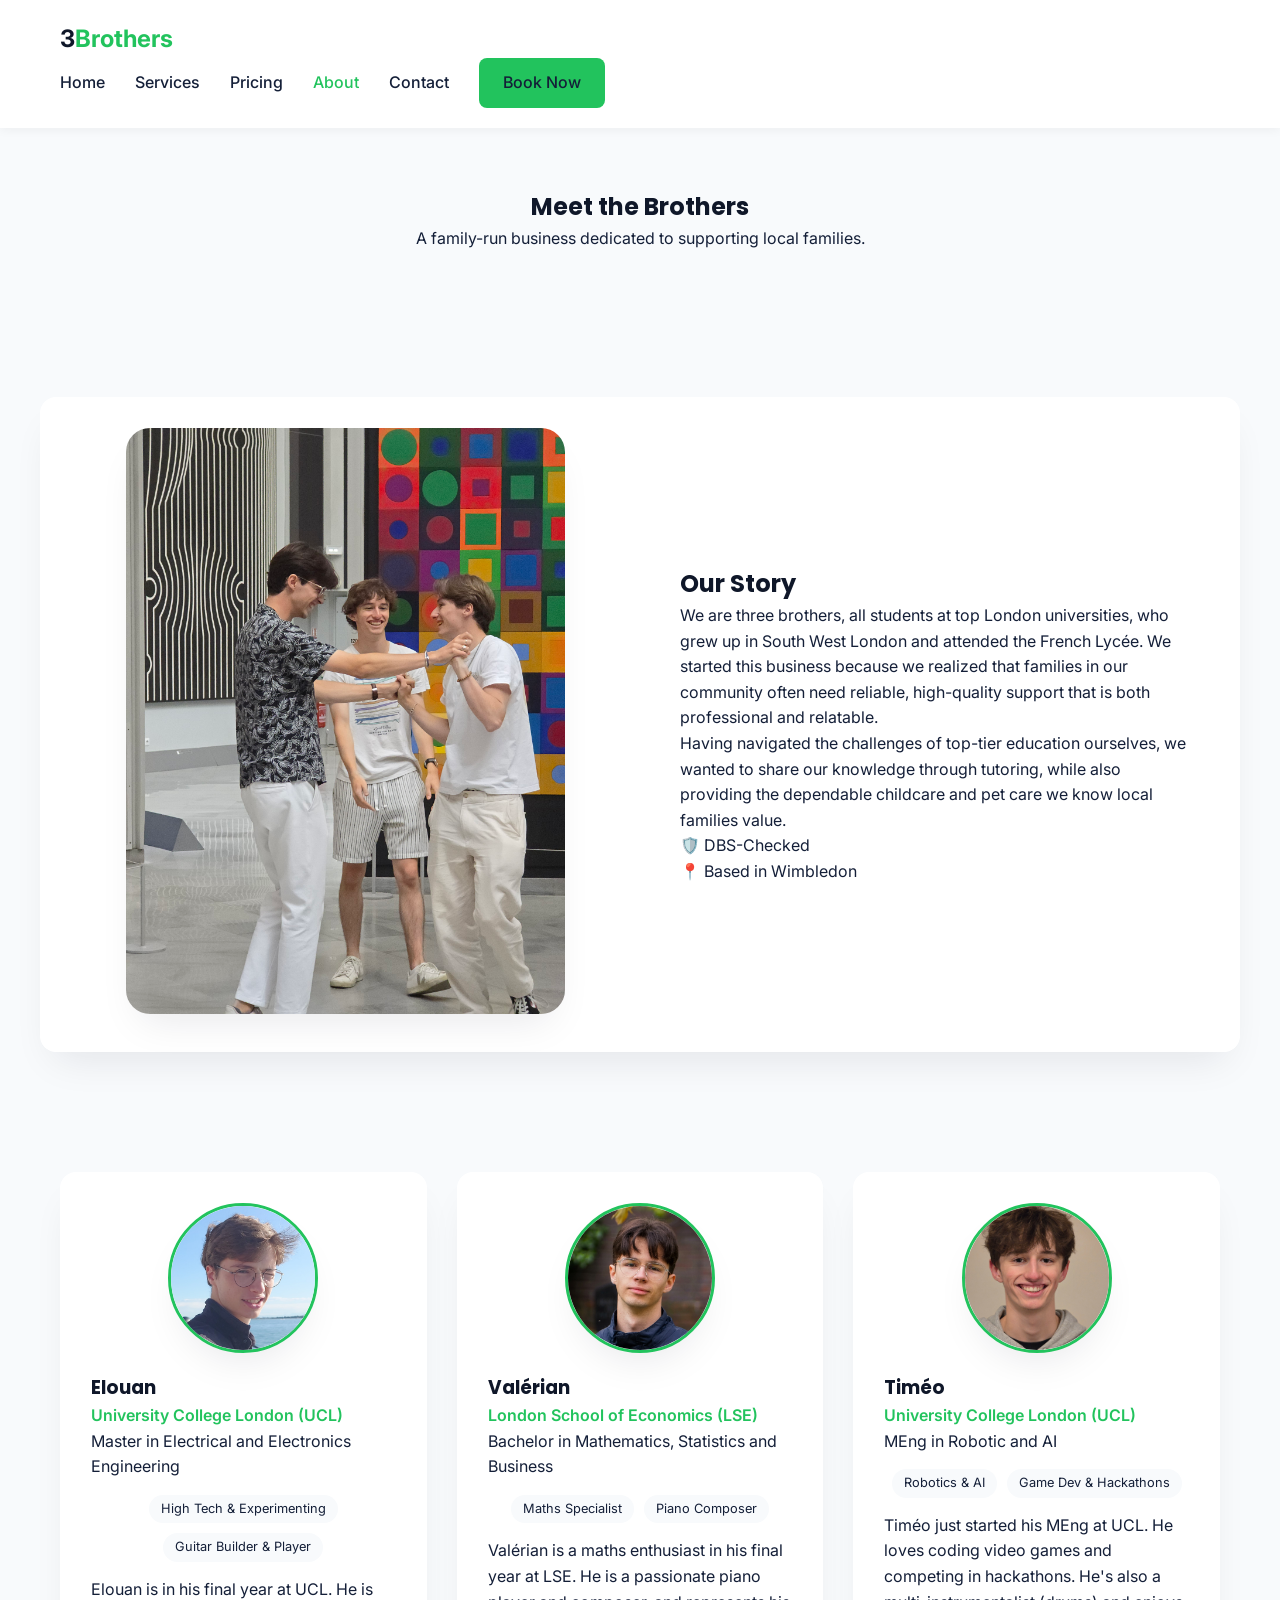
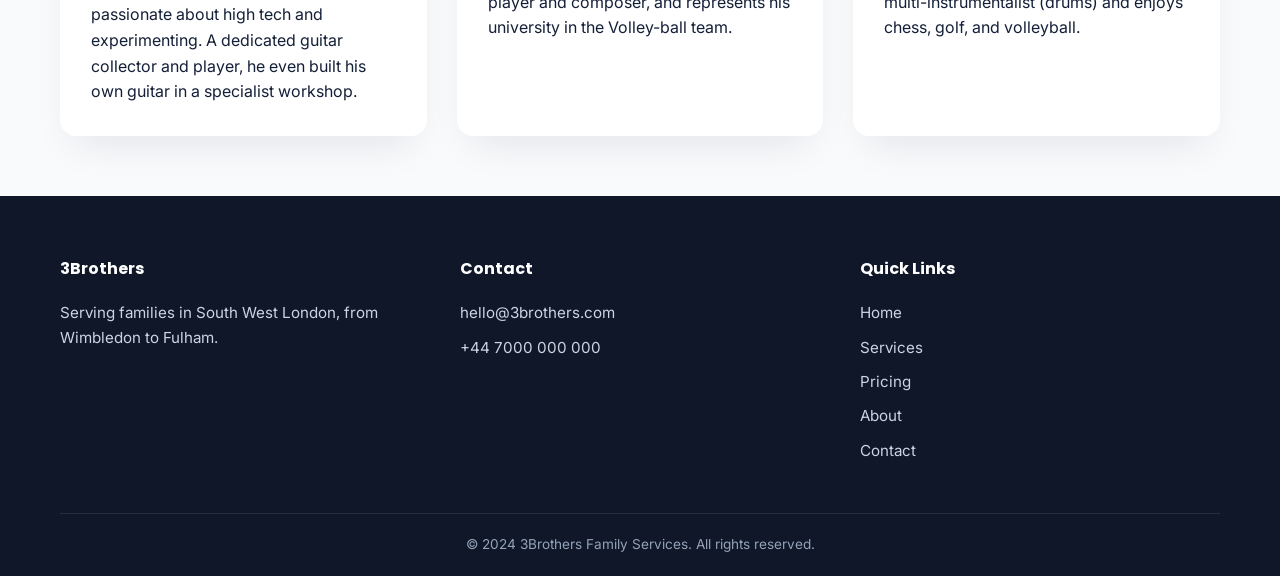
==== about.html @ f71bb47c "Add files via upload" ====
<!DOCTYPE html>
<html lang="en">

<head>
    <meta charset="UTF-8">
    <meta name="viewport" content="width=device-width, initial-scale=1.0">
    <title>About Us | 3Brothers</title>
    <meta name="description"
        content="Meet the three brothers: London university students providing trusted family support in South West London.">
    <link rel="stylesheet" href="style.css">
</head>

<body>

    <header>
        <div class="container nav">
            <a href="index.html" class="logo">3<span>Brothers</span></a>
            <div class="nav-links">
                <a href="index.html">Home</a>
                <a href="services.html">Services</a>
                <a href="pricing.html">Pricing</a>
                <a href="about.html" class="active-link">About</a>
                <a href="contact.html">Contact</a>
                <a href="contact.html" class="btn btn-primary">Book Now</a>
            </div>
            <button class="menu-toggle" id="menu-toggle" aria-label="Toggle Menu">
                <span></span>
                <span></span>
                <span></span>
            </button>
        </div>
    </header>

    <main>
        <section class="about-hero">
            <div class="container section-header">
                <h1>Meet the Brothers</h1>
                <p>A family-run business dedicated to supporting local families.</p>
            </div>
        </section>

        <section class="our-story">
            <div class="container card glass-card reveal">
                <div class="service-content">
                    <div class="service-img reveal-up reveal" style="max-width: 80%; margin: 0 auto;">
                        <img src="3Bros_03.jpg" alt="The 3 Brothers" class="premium-img">
                    </div>
                    <div class="service-text">
                        <h2>Our Story</h2>
                        <p>We are three brothers, all students at top London universities, who grew up in South West
                            London
                            and attended the French Lycée. We started this business because we realized that families in
                            our
                            community often need reliable, high-quality support that is both professional and relatable.
                        </p>
                        <p>Having navigated the challenges of top-tier education ourselves, we wanted to share our
                            knowledge
                            through tutoring, while also providing the dependable childcare and pet care we know local
                            families value.</p>
                        <div class="trust-markers">
                            <div class="marker">🛡️ <span>DBS-Checked</span></div>
                            <div class="marker">📍 <span>Based in Wimbledon</span></div>
                        </div>
                    </div>
                </div>
            </div>
        </section>

        <section class="profiles">
            <div class="container grid-3">
                <!-- Brother 1 -->
                <div class="card profile-card glass-card reveal">
                    <div class="profile-img-container">
                        <img src="El_00.jpg" alt="Elouan" class="profile-img">
                    </div>
                    <h3>Elouan</h3>
                    <p class="uni">University College London (UCL)</p>
                    <p class="course">Master in Electrical and Electronics Engineering</p>
                    <div class="strengths">
                        <span>High Tech & Experimenting</span>
                        <span>Guitar Builder & Player</span>
                    </div>
                    <p class="bio">Elouan is in his final year at UCL. He is passionate about high tech and
                        experimenting. A dedicated guitar collector and player, he even built his own guitar in a
                        specialist workshop.</p>
                </div>

                <!-- Brother 2 -->
                <div class="card profile-card glass-card reveal">
                    <div class="profile-img-container">
                        <img src="Val_00.png" alt="Valérian" class="profile-img">
                    </div>
                    <h3>Valérian</h3>
                    <p class="uni">London School of Economics (LSE)</p>
                    <p class="course">Bachelor in Mathematics, Statistics and Business</p>
                    <div class="strengths">
                        <span>Maths Specialist</span>
                        <span>Piano Composer</span>
                    </div>
                    <p class="bio">Valérian is a maths enthusiast in his final year at LSE. He is a passionate piano
                        player and composer, and represents his university in the Volley-ball team.</p>
                </div>

                <!-- Brother 3 -->
                <div class="card profile-card glass-card reveal">
                    <div class="profile-img-container">
                        <img src="Tim_00.jpg" alt="Timéo" class="profile-img">
                    </div>
                    <h3>Timéo</h3>
                    <p class="uni">University College London (UCL)</p>
                    <p class="course">MEng in Robotic and AI</p>
                    <div class="strengths">
                        <span>Robotics & AI</span>
                        <span>Game Dev & Hackathons</span>
                    </div>
                    <p class="bio">Timéo just started his MEng at UCL. He loves coding video games and competing in
                        hackathons. He's also a multi-instrumentalist (drums) and enjoys chess, golf, and volleyball.
                    </p>
                </div>
            </div>
        </section>

    </main>

    <footer>
        <div class="container">
            <div class="footer-content">
                <div class="footer-section">
                    <h4>3Brothers</h4>
                    <p>Serving families in South West London, from Wimbledon to Fulham.</p>
                </div>
                <div class="footer-section">
                    <h4>Contact</h4>
                    <a href="mailto:hello@3brothers.com">hello@3brothers.com</a>
                    <p>+44 7000 000 000</p>
                </div>
                <div class="footer-section">
                    <h4>Quick Links</h4>
                    <a href="index.html">Home</a>
                    <a href="services.html">Services</a>
                    <a href="pricing.html">Pricing</a>
                    <a href="about.html">About</a>
                    <a href="contact.html">Contact</a>
                </div>
            </div>
            <div class="footer-bottom">
                <p>&copy; 2024 3Brothers Family Services. All rights reserved.</p>
            </div>
        </div>
    </footer>

    <script src="content.js"></script>
    <script src="main.js"></script>
</body>

</html>
---- style.css ----
/* 
  3Brothers Family Services - Core Design System
  Oxford Blue + Mint Theme
*/

@import url('https://fonts.googleapis.com/css2?family=Inter:wght@400;500;600&family=Poppins:wght@600;700&display=swap');

:root {
    /* Colors - Using HSL for better control */
    --oxford-blue: hsl(222, 47%, 11%);
    --mint: hsl(142, 70%, 45%);
    --mint-hover: hsl(142, 72%, 35%);
    --accent-yellow: hsl(48, 96%, 53%);
    --bg-light: hsl(210, 40%, 98%);
    --text-dark: hsl(222, 47%, 15%);
    --text-muted: hsl(215, 16%, 47%);
    --white: hsl(0, 0%, 100%);
    --glass-bg: hsla(0, 0%, 100%, 0.7);
    --glass-border: hsla(0, 0%, 100%, 0.2);

    /* Spacing & Radii */
    --section-padding: 60px 20px;
    --container-max-width: 1200px;
    --radius-lg: 24px;
    --radius-md: 16px;
    --radius-sm: 8px;

    /* Shadows */
    --shadow-premium: 0 20px 40px -15px rgba(15, 23, 42, 0.1);
}

* {
    margin: 0;
    padding: 0;
    box-sizing: border-box;
}

body {
    font-family: 'Inter', sans-serif;
    background-color: var(--bg-light);
    color: var(--text-dark);
    line-height: 1.6;
    overflow-x: hidden;
}

h1,
h2,
h3,
h4 {
    font-family: 'Poppins', sans-serif;
    color: var(--oxford-blue);
    font-weight: 700;
}

a {
    text-decoration: none;
    transition: all 0.3s ease;
}

/* Layout */
.container {
    max-width: var(--container-max-width);
    margin: 0 auto;
    padding: 0 20px;
}

section {
    padding: var(--section-padding);
}

/* Navbar */
header {
    background-color: var(--white);
    padding: 20px 0;
    position: sticky;
    top: 0;
    z-index: 1000;
    box-shadow: 0 2px 10px rgba(0, 0, 0, 0.05);
}

nav {
    display: flex;
    justify-content: space-between;
    align-items: center;
}

.logo {
    font-size: 1.5rem;
    font-weight: 700;
    color: var(--oxford-blue);
}

.logo span {
    color: var(--mint);
}

.nav-links {
    display: flex;
    gap: 30px;
    align-items: center;
}

.nav-links a {
    color: var(--text-dark);
    font-weight: 500;
}

.nav-links a:hover,
.nav-links a.active-link {
    color: var(--mint);
}

.menu-toggle {
    display: none;
    flex-direction: column;
    justify-content: space-between;
    width: 30px;
    height: 21px;
    background: transparent;
    border: none;
    cursor: pointer;
    z-index: 1001;
}

.menu-toggle span {
    width: 100%;
    height: 3px;
    background-color: var(--oxford-blue);
    border-radius: 3px;
    transition: all 0.3s ease;
}

.menu-toggle.open span:nth-child(1) {
    transform: translateY(9px) rotate(45deg);
}

.menu-toggle.open span:nth-child(2) {
    opacity: 0;
}

.menu-toggle.open span:nth-child(3) {
    transform: translateY(-9px) rotate(-45deg);
}

/* Buttons */
.btn {
    display: inline-block;
    padding: 12px 24px;
    border-radius: 8px;
    font-weight: 600;
    cursor: pointer;
    transition: all 0.3s ease;
    border: none;
}

.btn-primary {
    background-color: var(--mint);
    color: var(--white);
}

.btn-primary:hover {
    background-color: var(--mint-hover);
    transform: translateY(-2px);
    box-shadow: 0 4px 12px rgba(34, 197, 94, 0.3);
}

.btn-outline {
    background-color: transparent;
    border: 2px solid var(--mint);
    color: var(--mint);
}

.btn-outline:hover {
    background-color: var(--mint);
    color: var(--white);
}

/* Glassmorphism */
.glass-card {
    background: var(--glass-bg);
    backdrop-filter: blur(12px);
    -webkit-backdrop-filter: blur(12px);
    border: 1px solid var(--glass-border);
    border-radius: var(--radius-lg);
    box-shadow: var(--shadow-premium);
}

/* Animations */
@keyframes fadeInUp {
    from {
        opacity: 0;
        transform: translateY(30px);
    }

    to {
        opacity: 1;
        transform: translateY(0);
    }
}

.reveal {
    opacity: 0;
    transition: all 0.8s cubic-bezier(0.4, 0, 0.2, 1);
}

.reveal.active {
    opacity: 1;
    transform: translateY(0);
}

.reveal-up {
    transform: translateY(50px);
}

/* Enhanced Cards */
.card {
    background: var(--white);
    padding: 30px;
    border-radius: var(--radius-md);
    box-shadow: var(--shadow-premium);
    transition: all 0.4s cubic-bezier(0.175, 0.885, 0.32, 1.275);
}

.card:hover {
    transform: translateY(-10px) scale(1.02);
    box-shadow: 0 30px 60px -15px rgba(15, 23, 42, 0.15);
}

/* Responsive */
@media (max-width: 768px) {
    .nav-links {
        display: none;
        /* Mobile menu logic in JS */
    }

    section {
        padding: 60px 20px;
    }

    h1 {
        font-size: 2rem;
    }
}

/* Footer */
footer {
    background-color: var(--oxford-blue);
    color: var(--white);
    padding: 60px 0 20px;
}

.footer-content {
    display: grid;
    grid-template-columns: repeat(auto-fit, minmax(200px, 1fr));
    gap: 40px;
    margin-bottom: 40px;
}

.footer-section h4 {
    color: var(--white);
    margin-bottom: 20px;
}

.footer-section p,
.footer-section a {
    color: #cbd5e1;
    font-size: 0.95rem;
    display: block;
    margin-bottom: 10px;
}

.footer-bottom {
    text-align: center;
    border-top: 1px solid rgba(255, 255, 255, 0.1);
    padding-top: 20px;
    font-size: 0.85rem;
    color: #94a3b8;
}

/* Additional styles for Hero and Specific Sections */

.hero {
    background-color: #f0f7ff;
    padding: 60px 20px;
}

.split-layout {
    display: grid;
    grid-template-columns: 1fr 1fr;
    gap: 60px;
    align-items: center;
}

.hero-grid {
    display: grid;
    grid-template-columns: 1fr 1fr;
    gap: 60px;
    align-items: center;
}

.hero-text h1 {
    font-size: 2.8rem;
    line-height: 1.2;
    margin-bottom: 20px;
}

.parent-sub {
    font-size: 1.1rem;
    color: var(--text-dark);
    margin-bottom: 15px;
}

.student-sub {
    font-size: 1rem;
    color: var(--text-muted);
    margin-bottom: 30px;
    font-style: italic;
}

.hero-btns {
    display: flex;
    gap: 20px;
}

.premium-img {
    width: 100%;
    height: auto;
    border-radius: var(--radius-lg);
    box-shadow: var(--shadow-premium);
    object-fit: cover;
}

.mint-icon {
    stroke: var(--mint);
}

.icon-svg {
    margin-bottom: 20px;
}

.placeholder-img {
    background-color: hsl(210, 20%, 94%);
    border-radius: var(--radius-lg);
    height: 400px;
    display: flex;
    align-items: center;
    justify-content: center;
    color: var(--text-muted);
    font-weight: 600;
    border: 2px dashed hsl(210, 10%, 85%);
}

/* Grids */
.section-header {
    text-align: center;
    margin-bottom: 25px;
}

.grid-3 {
    display: grid;
    grid-template-columns: repeat(3, 1fr);
    gap: 30px;
}

.grid-2 {
    display: grid;
    grid-template-columns: 1fr 1fr;
    gap: 30px;
}

.service-card h3 {
    margin: 20px 0 15px;
}

/* Services Detail Styles */
.service-content {
    display: grid;
    grid-template-columns: 1fr 1fr;
    gap: 40px;
    align-items: center;
}

.service-content.reverse {
    direction: rtl;
}

.service-text {
    direction: ltr;
}

.service-text ul {
    list-style: none;
    margin: 20px 0;
}

.service-text li {
    margin-bottom: 10px;
    padding-left: 20px;
    position: relative;
}

.service-text li::before {
    content: "•";
    position: absolute;
    left: 0;
    color: var(--mint);
}

.audience-notes {
    margin-top: 30px;
    padding-top: 20px;
    border-top: 1px solid #e2e8f0;
}

.cta-strip {
    background-color: var(--mint);
    color: var(--white);
    text-align: center;
}

.cta-card {
    padding: 60px 0;
}

.cta-card h2 {
    color: var(--white);
    margin-bottom: 30px;
}

.cta-btns {
    display: flex;
    justify-content: center;
    gap: 20px;
}

.cta-btns .btn-outline {
    border-color: var(--white);
    color: var(--white);
}

.cta-btns .btn-outline:hover {
    background-color: var(--white);
    color: var(--mint);
}

/* Pricing Styles */
.pricing-card {
    text-align: center;
    padding: 25px;
}

.pricing-card.glass-card {
    border: 1px solid var(--glass-border);
}

.pricing-icon {
    font-size: 3rem;
    margin-bottom: 20px;
}

.price {
    font-size: 1.2rem;
    margin: 20px 0;
    color: var(--text-muted);
}

.price span {
    font-size: 2.5rem;
    font-weight: 700;
    color: var(--oxford-blue);
}

.pricing-features {
    list-style: none;
    margin-bottom: 30px;
}

.pricing-features li {
    margin-bottom: 10px;
    color: var(--text-muted);
}

/* About Page Styles */
.large-about-img {
    height: 500px;
    margin-top: 20px;
}

.service-text {
    padding: 20px;
}

.profile-img-container {
    width: 150px;
    height: 150px;
    margin: 0 auto 20px;
    border-radius: 50%;
    overflow: hidden;
    border: 3px solid var(--mint);
    box-shadow: var(--shadow-premium);
}

.profile-img {
    width: 100%;
    height: 100%;
    object-fit: cover;
}

.profile-card .uni {
    color: var(--mint);
    font-weight: 600;
}

.strengths {
    display: flex;
    flex-wrap: wrap;
    justify-content: center;
    gap: 10px;
    margin: 15px 0;
}

.strengths span {
    background-color: var(--bg-light);
    padding: 4px 12px;
    border-radius: 20px;
    font-size: 0.8rem;
}

/* Contact Page Styles */
.contact-grid {
    display: grid;
    grid-template-columns: 1fr 1.2fr;
    gap: 80px;
    align-items: start;
}

.contact-form-container {
    padding: 40px;
}

.form-group {
    margin-bottom: 20px;
}

.form-group label {
    display: block;
    margin-bottom: 8px;
    font-weight: 500;
}

.form-group input,
.form-group select,
.form-group textarea {
    width: 100%;
    padding: 12px;
    border: 1px solid #e2e8f0;
    border-radius: 8px;
}

/* Mobile Adjustments */
@media (max-width: 992px) {
    .nav-links {
        display: none;
        position: absolute;
        top: 80px;
        left: 0;
        width: 100%;
        background-color: var(--white);
        flex-direction: column;
        padding: 20px;
        box-shadow: 0 5px 10px rgba(0, 0, 0, 0.1);
    }

    .nav-links.active {
        display: flex;
    }

    .nav {
        display: flex;
        justify-content: space-between;
        align-items: center;
        width: 100%;
    }

    .menu-toggle {
        display: flex;
    }

    .hero-grid,
    .grid-3,
    .grid-2,
    .split-layout,
    .service-content,
    .contact-grid {
        grid-template-columns: 1fr;
    }

    .hero-text {
        text-align: center;
    }

    .hero-btns,
    .cta-btns {
        justify-content: center;
    }

    .menu-toggle {
        display: flex;
    }

    .pricing-card.featured {
        transform: scale(1);
    }
}
.pricing-note {
    margin-top: 60px;
    padding-top: 20px;
}
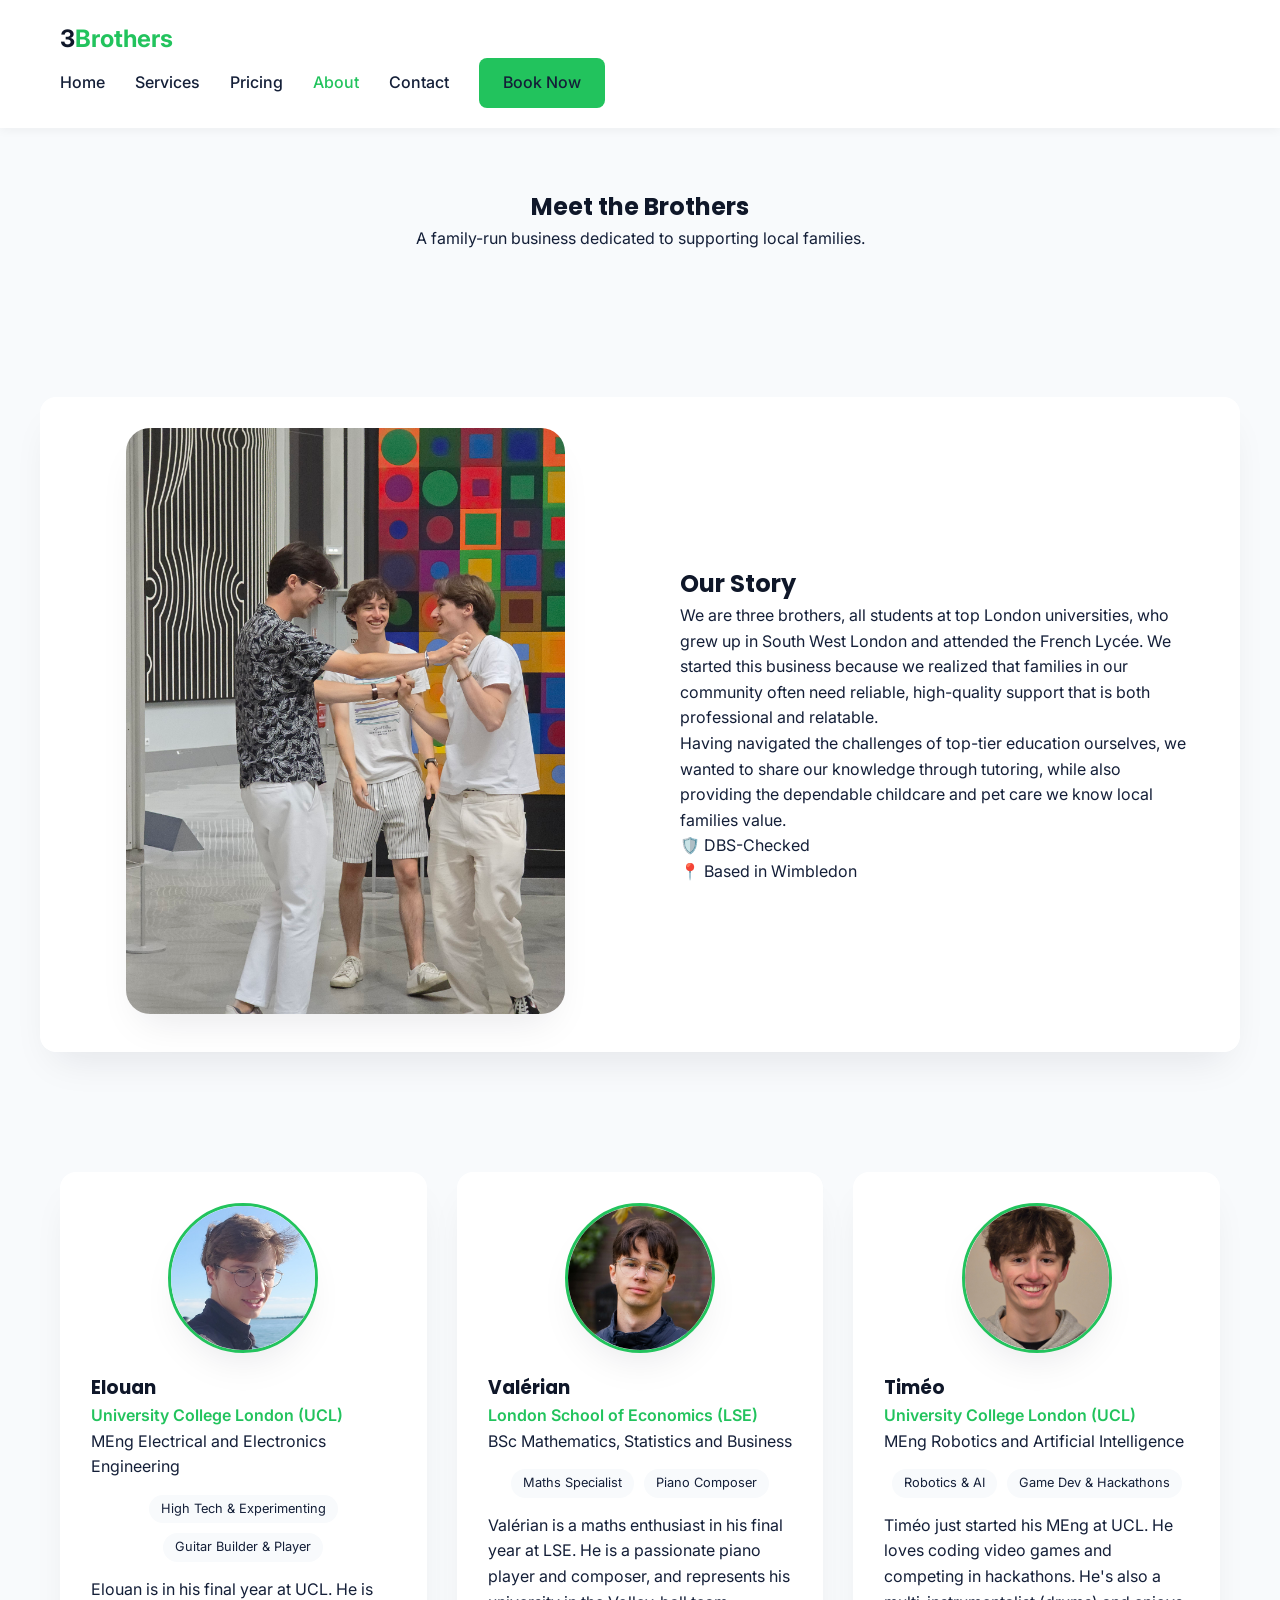
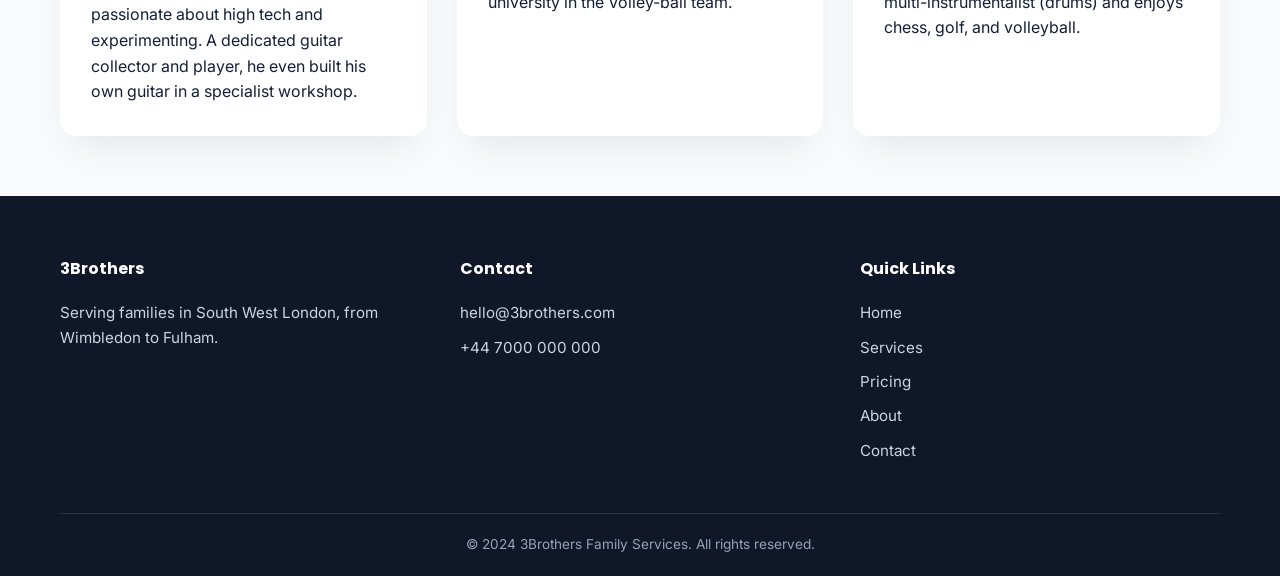
==== commit 8d27c5e0: "Add files via upload" ====
--- a/about.html
+++ b/about.html
@@ -75,7 +75,7 @@
                     </div>
                     <h3>Elouan</h3>
                     <p class="uni">University College London (UCL)</p>
-                    <p class="course">Master in Electrical and Electronics Engineering</p>
+                    <p class="course">MEng Electrical and Electronics Engineering</p>
                     <div class="strengths">
                         <span>High Tech & Experimenting</span>
                         <span>Guitar Builder & Player</span>
@@ -92,7 +92,7 @@
                     </div>
                     <h3>Valérian</h3>
                     <p class="uni">London School of Economics (LSE)</p>
-                    <p class="course">Bachelor in Mathematics, Statistics and Business</p>
+                    <p class="course">BSc Mathematics, Statistics and Business</p>
                     <div class="strengths">
                         <span>Maths Specialist</span>
                         <span>Piano Composer</span>
@@ -108,7 +108,7 @@
                     </div>
                     <h3>Timéo</h3>
                     <p class="uni">University College London (UCL)</p>
-                    <p class="course">MEng in Robotic and AI</p>
+                    <p class="course">MEng Robotics and Artificial Intelligence</p>
                     <div class="strengths">
                         <span>Robotics & AI</span>
                         <span>Game Dev & Hackathons</span>
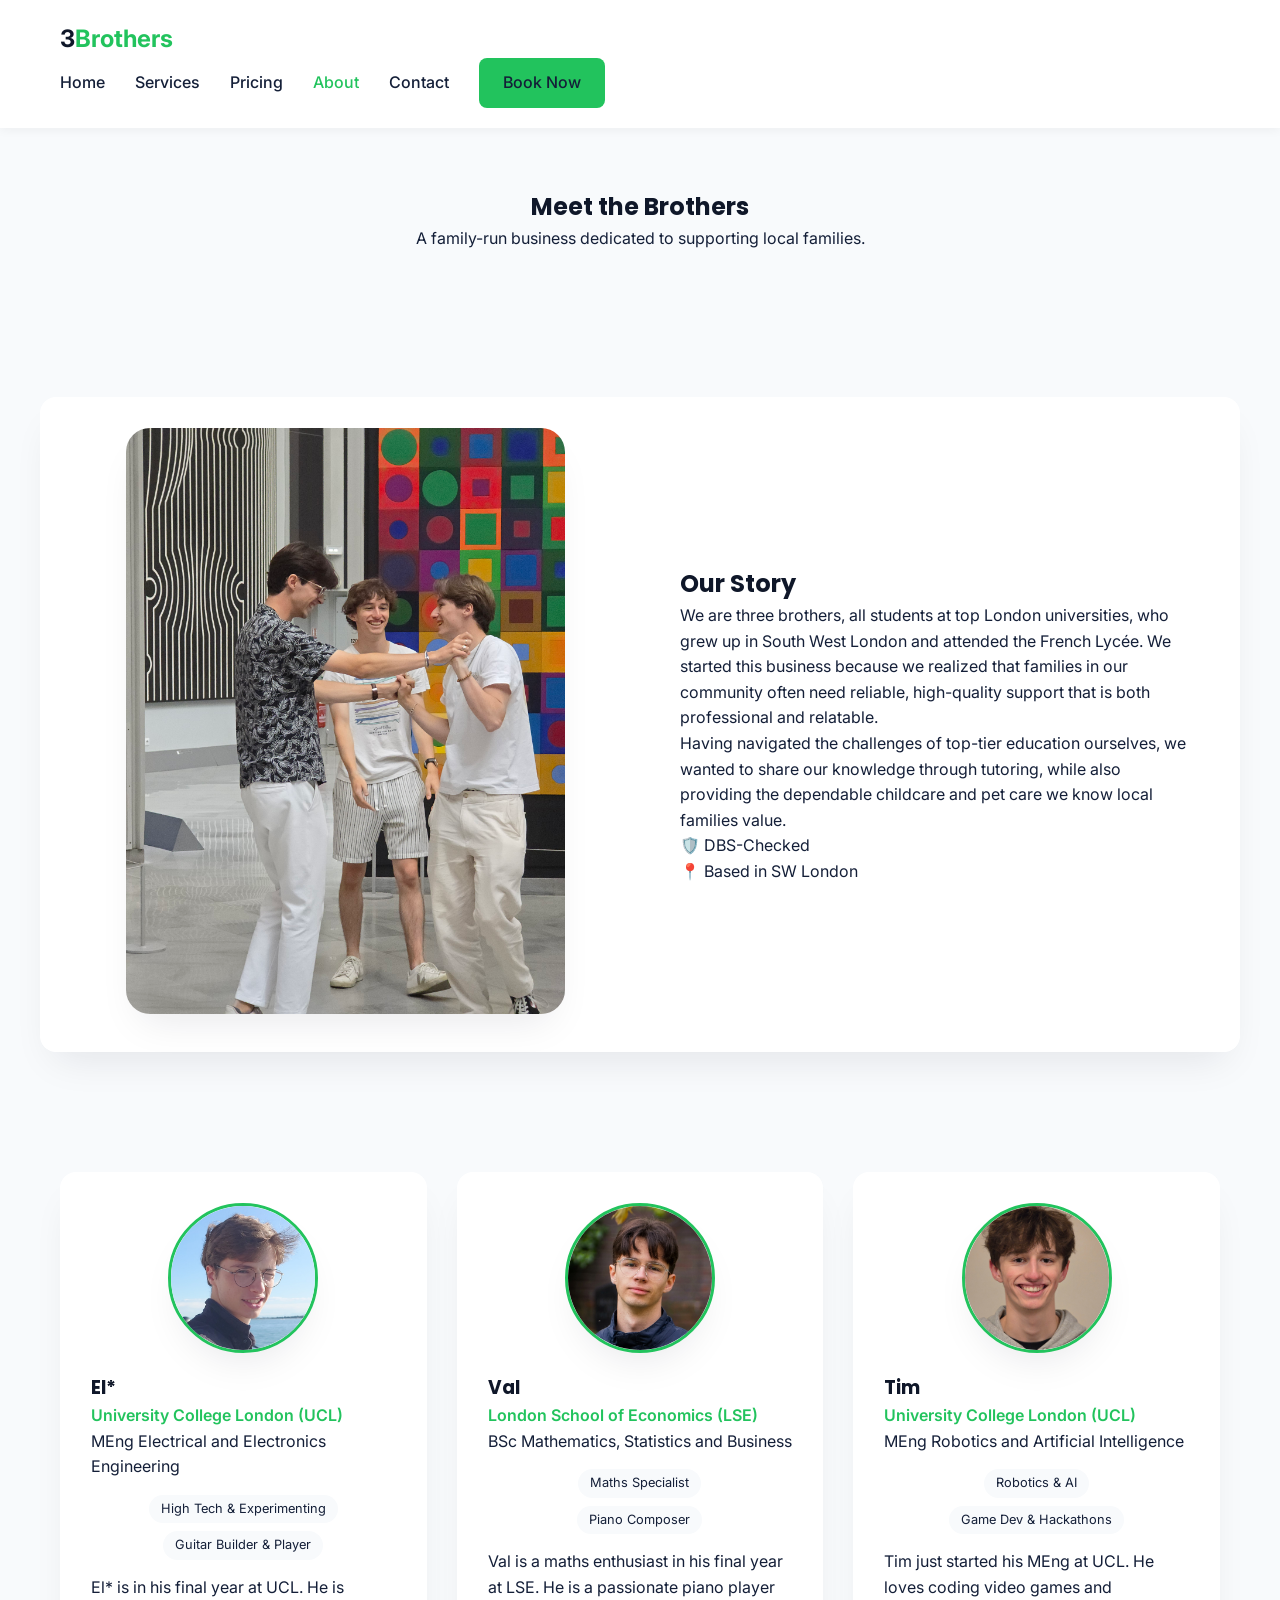
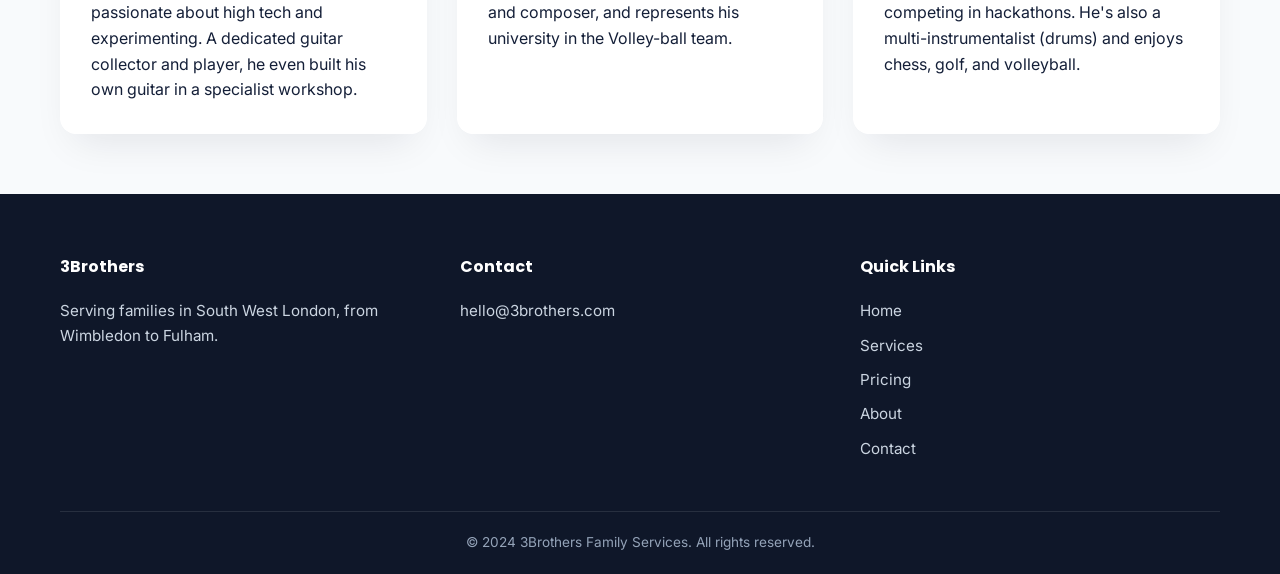
==== commit 3cc46f3c: "Add files via upload" ====
--- a/about.html
+++ b/about.html
@@ -47,19 +47,19 @@
                     </div>
                     <div class="service-text">
                         <h2>Our Story</h2>
-                        <p>We are three brothers, all students at top London universities, who grew up in South West
-                            London
-                            and attended the French Lycée. We started this business because we realized that families in
-                            our
-                            community often need reliable, high-quality support that is both professional and relatable.
+                        <p>We are three brothers, all students at top London universities, 
+                        who grew up in South West London and attended the French Lycée. 
+                        We started this business because we realized that families in
+                        our community often need reliable, high-quality support 
+                        that is both professional and relatable.
                         </p>
-                        <p>Having navigated the challenges of top-tier education ourselves, we wanted to share our
-                            knowledge
-                            through tutoring, while also providing the dependable childcare and pet care we know local
-                            families value.</p>
+                        <p>Having navigated the challenges of top-tier education ourselves, 
+                        we wanted to share our knowledge through tutoring, 
+                        while also providing the dependable childcare and 
+                        pet care we know local families value.</p>
                         <div class="trust-markers">
                             <div class="marker">🛡️ <span>DBS-Checked</span></div>
-                            <div class="marker">📍 <span>Based in Wimbledon</span></div>
+                            <div class="marker">📍 <span>Based in SW London</span></div>
                         </div>
                     </div>
                 </div>
@@ -73,14 +73,14 @@
                     <div class="profile-img-container">
                         <img src="El_00.jpg" alt="Elouan" class="profile-img">
                     </div>
-                    <h3>Elouan</h3>
+                    <h3>El*</h3>
                     <p class="uni">University College London (UCL)</p>
                     <p class="course">MEng Electrical and Electronics Engineering</p>
                     <div class="strengths">
                         <span>High Tech & Experimenting</span>
                         <span>Guitar Builder & Player</span>
                     </div>
-                    <p class="bio">Elouan is in his final year at UCL. He is passionate about high tech and
+                    <p class="bio">El* is in his final year at UCL. He is passionate about high tech and
                         experimenting. A dedicated guitar collector and player, he even built his own guitar in a
                         specialist workshop.</p>
                 </div>
@@ -90,14 +90,14 @@
                     <div class="profile-img-container">
                         <img src="Val_00.png" alt="Valérian" class="profile-img">
                     </div>
-                    <h3>Valérian</h3>
+                    <h3>Val</h3>
                     <p class="uni">London School of Economics (LSE)</p>
                     <p class="course">BSc Mathematics, Statistics and Business</p>
                     <div class="strengths">
                         <span>Maths Specialist</span>
                         <span>Piano Composer</span>
                     </div>
-                    <p class="bio">Valérian is a maths enthusiast in his final year at LSE. He is a passionate piano
+                    <p class="bio">Val is a maths enthusiast in his final year at LSE. He is a passionate piano
                         player and composer, and represents his university in the Volley-ball team.</p>
                 </div>
 
@@ -106,14 +106,14 @@
                     <div class="profile-img-container">
                         <img src="Tim_00.jpg" alt="Timéo" class="profile-img">
                     </div>
-                    <h3>Timéo</h3>
+                    <h3>Tim</h3>
                     <p class="uni">University College London (UCL)</p>
                     <p class="course">MEng Robotics and Artificial Intelligence</p>
                     <div class="strengths">
                         <span>Robotics & AI</span>
                         <span>Game Dev & Hackathons</span>
                     </div>
-                    <p class="bio">Timéo just started his MEng at UCL. He loves coding video games and competing in
+                    <p class="bio">Tim just started his MEng at UCL. He loves coding video games and competing in
                         hackathons. He's also a multi-instrumentalist (drums) and enjoys chess, golf, and volleyball.
                     </p>
                 </div>
@@ -131,8 +131,7 @@
                 </div>
                 <div class="footer-section">
                     <h4>Contact</h4>
-                    <a href="mailto:hello@3brothers.com">hello@3brothers.com</a>
-                    <p>+44 7000 000 000</p>
+                    <a href="mailto:hello@3bros.com">hello@3brothers.com</a>
                 </div>
                 <div class="footer-section">
                     <h4>Quick Links</h4>
--- a/style.css
+++ b/style.css
@@ -513,9 +513,9 @@
 
 .strengths {
     display: flex;
-    flex-wrap: wrap;
-    justify-content: center;
-    gap: 10px;
+    flex-direction: column;
+    align-items: center;
+    gap: 8px;
     margin: 15px 0;
 }
 
@@ -612,7 +612,8 @@
         transform: scale(1);
     }
 }
+
 .pricing-note {
     margin-top: 60px;
     padding-top: 20px;
-}
+}
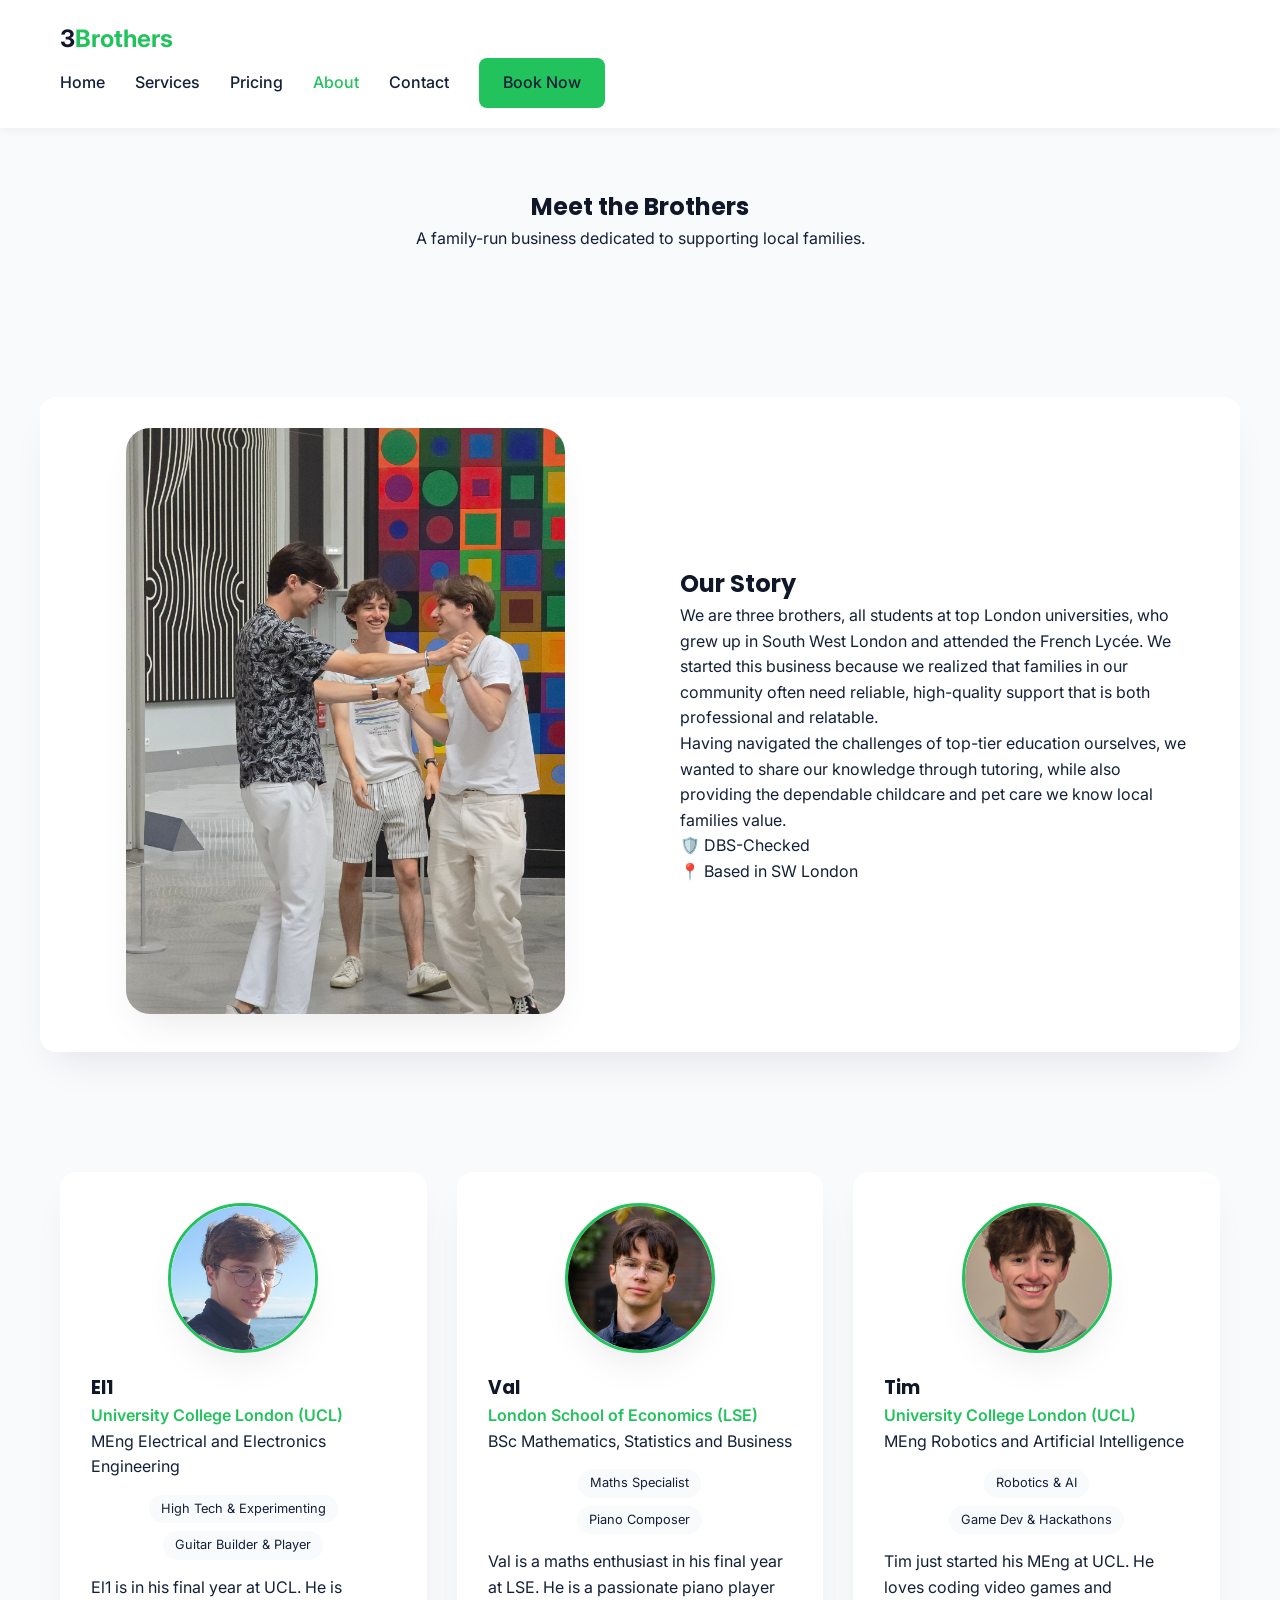
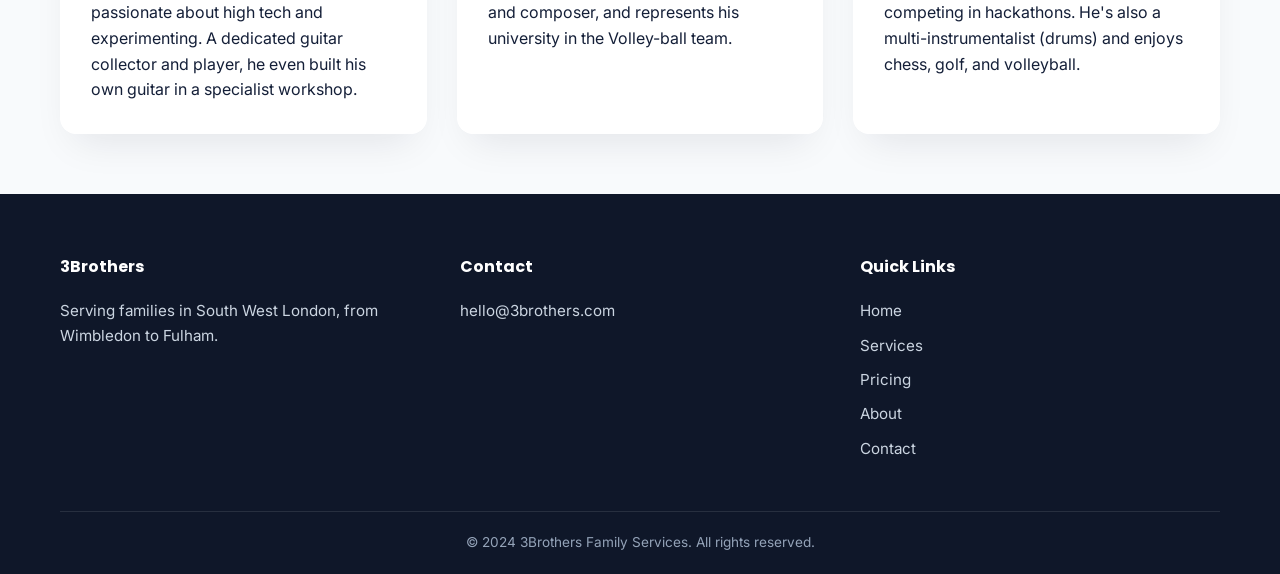
==== commit e9c1f9e8: "Add files via upload" ====
--- a/about.html
+++ b/about.html
@@ -73,14 +73,14 @@
                     <div class="profile-img-container">
                         <img src="El_00.jpg" alt="Elouan" class="profile-img">
                     </div>
-                    <h3>El*</h3>
+                    <h3>El1</h3>
                     <p class="uni">University College London (UCL)</p>
                     <p class="course">MEng Electrical and Electronics Engineering</p>
                     <div class="strengths">
                         <span>High Tech & Experimenting</span>
                         <span>Guitar Builder & Player</span>
                     </div>
-                    <p class="bio">El* is in his final year at UCL. He is passionate about high tech and
+                    <p class="bio">El1 is in his final year at UCL. He is passionate about high tech and
                         experimenting. A dedicated guitar collector and player, he even built his own guitar in a
                         specialist workshop.</p>
                 </div>
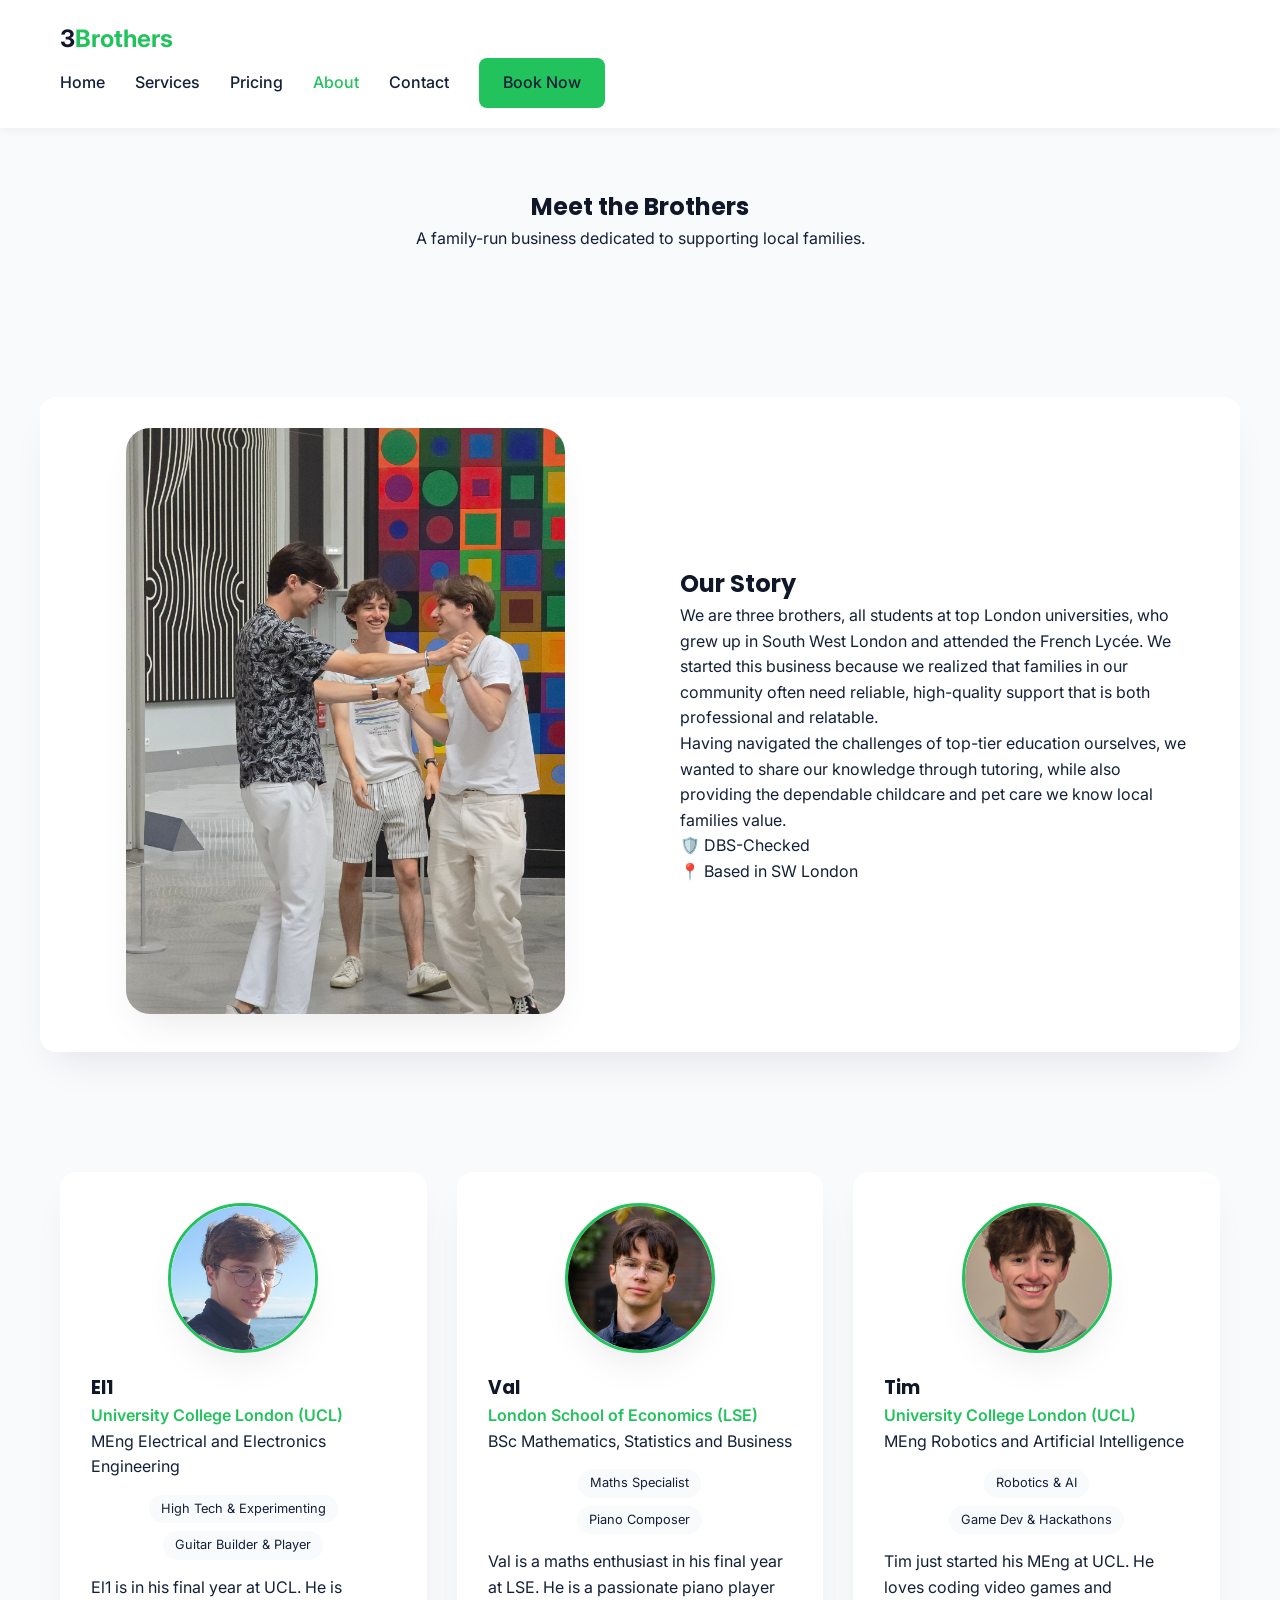
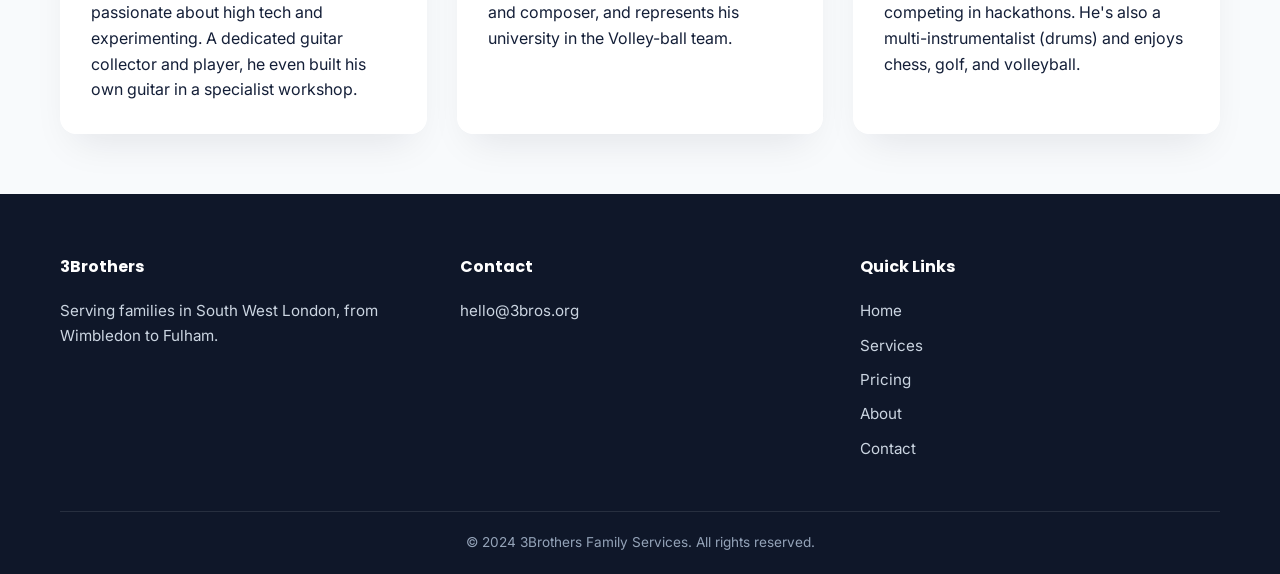
==== commit f488213f: "Add files via upload" ====
--- a/about.html
+++ b/about.html
@@ -131,7 +131,7 @@
                 </div>
                 <div class="footer-section">
                     <h4>Contact</h4>
-                    <a href="mailto:hello@3bros.com">hello@3brothers.com</a>
+                    <a href="mailto:hello@3bros.org">hello@3bros.org</a>
                 </div>
                 <div class="footer-section">
                     <h4>Quick Links</h4>
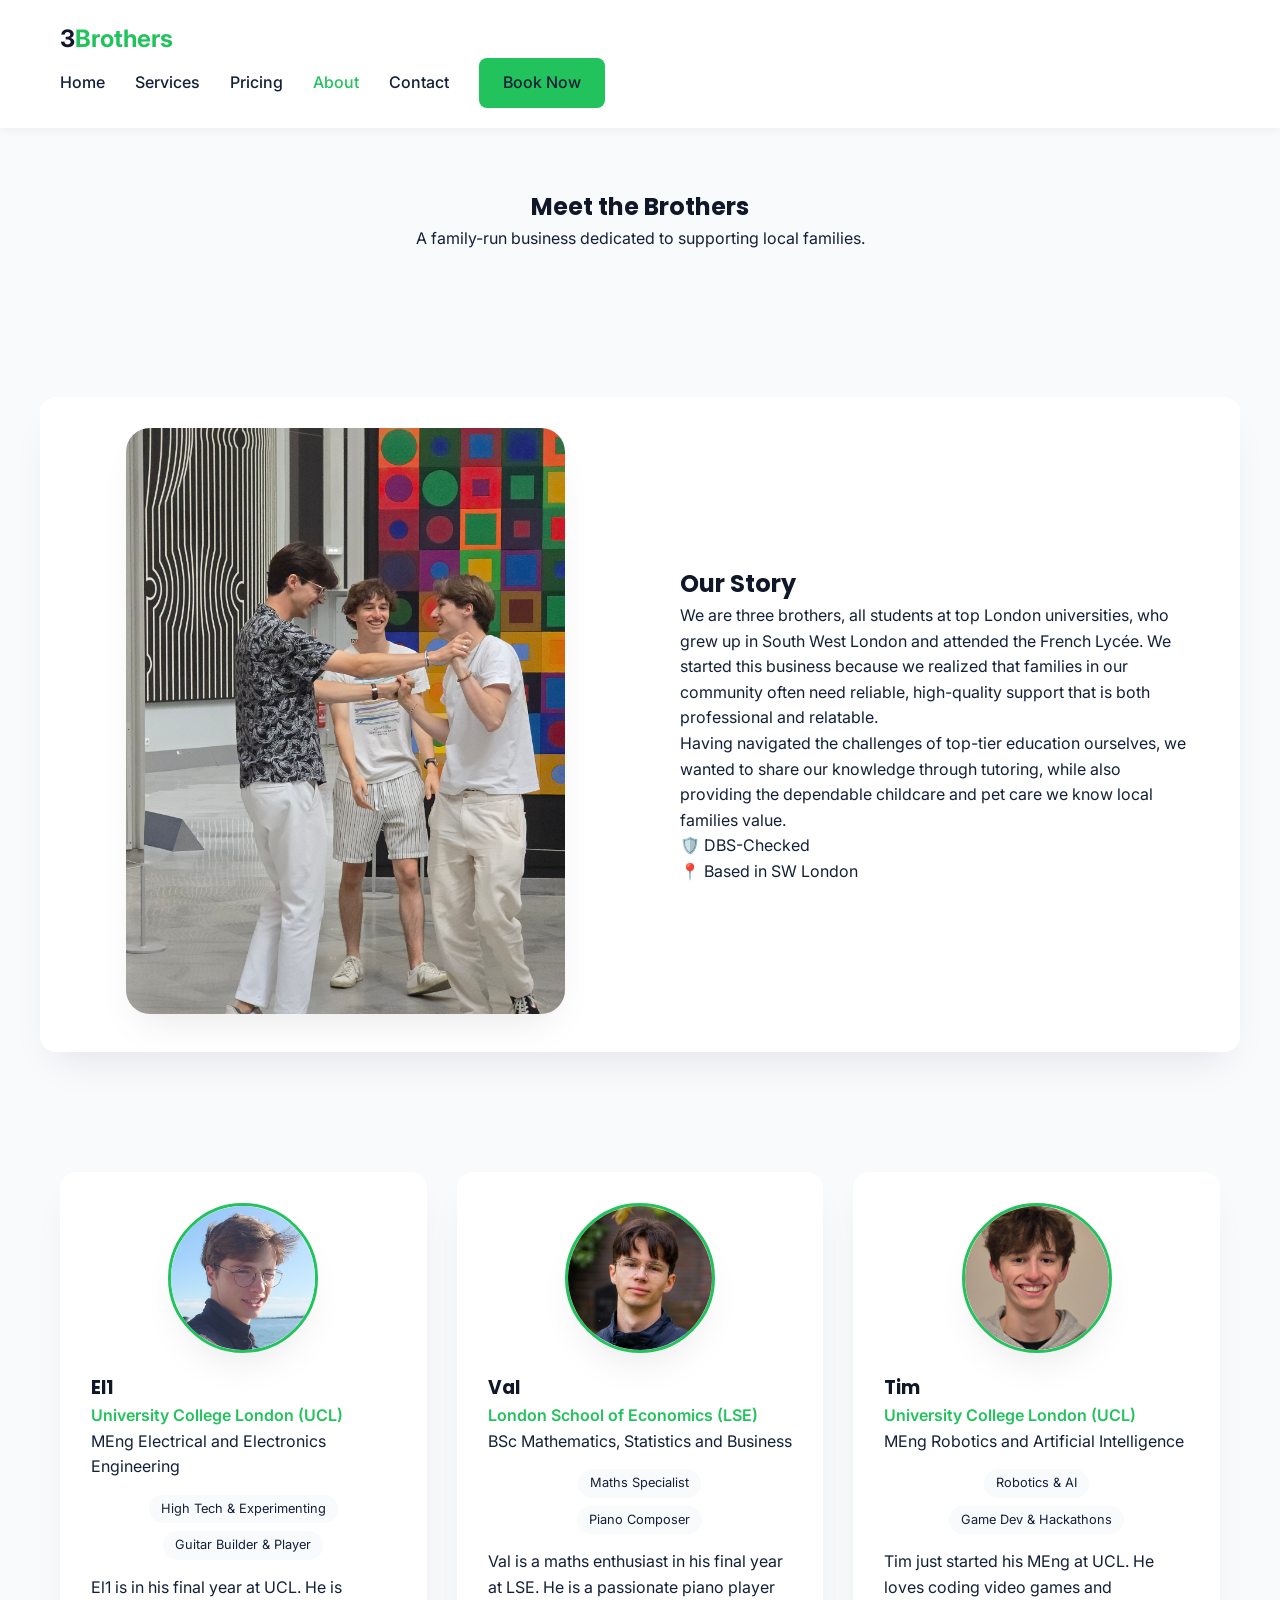
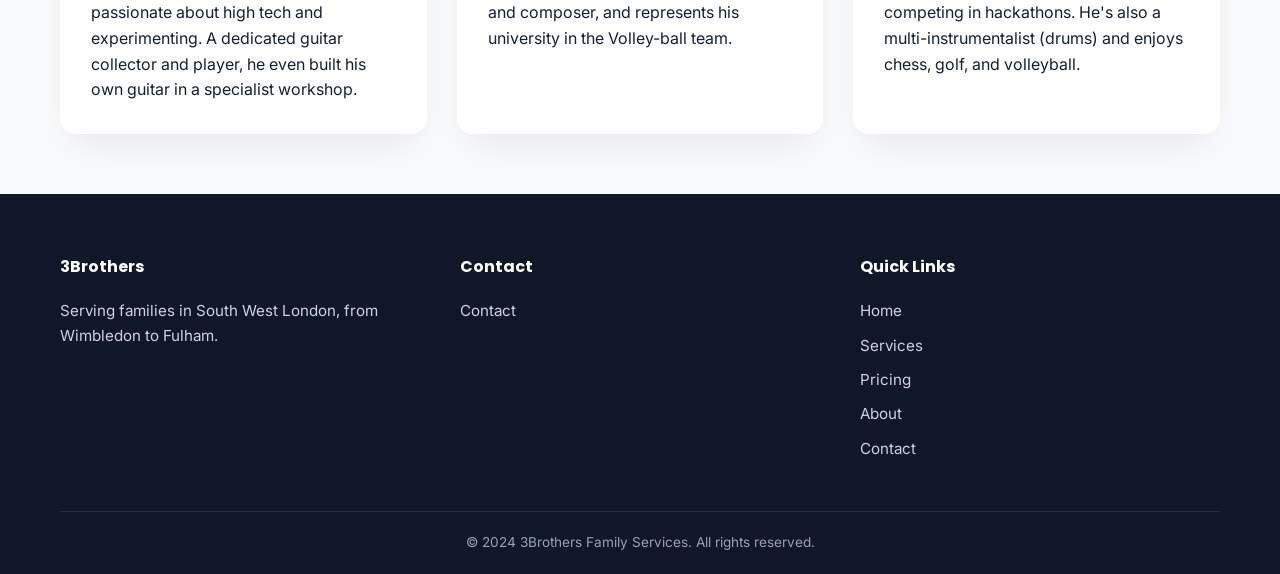
==== commit 8df0a6d3: "Update about.html" ====
--- a/about.html
+++ b/about.html
@@ -131,7 +131,7 @@
                 </div>
                 <div class="footer-section">
                     <h4>Contact</h4>
-                    <a href="mailto:hello@3bros.org">hello@3bros.org</a>
+                    <a href="contact.html">Contact</a>
                 </div>
                 <div class="footer-section">
                     <h4>Quick Links</h4>
@@ -152,4 +152,4 @@
     <script src="main.js"></script>
 </body>
 
-</html>+</html>
--- a/style.css
+++ b/style.css
@@ -299,7 +299,6 @@
 }
 
 .hero-text h1 {
-    font-size: 2.8rem;
     line-height: 1.2;
     margin-bottom: 20px;
 }
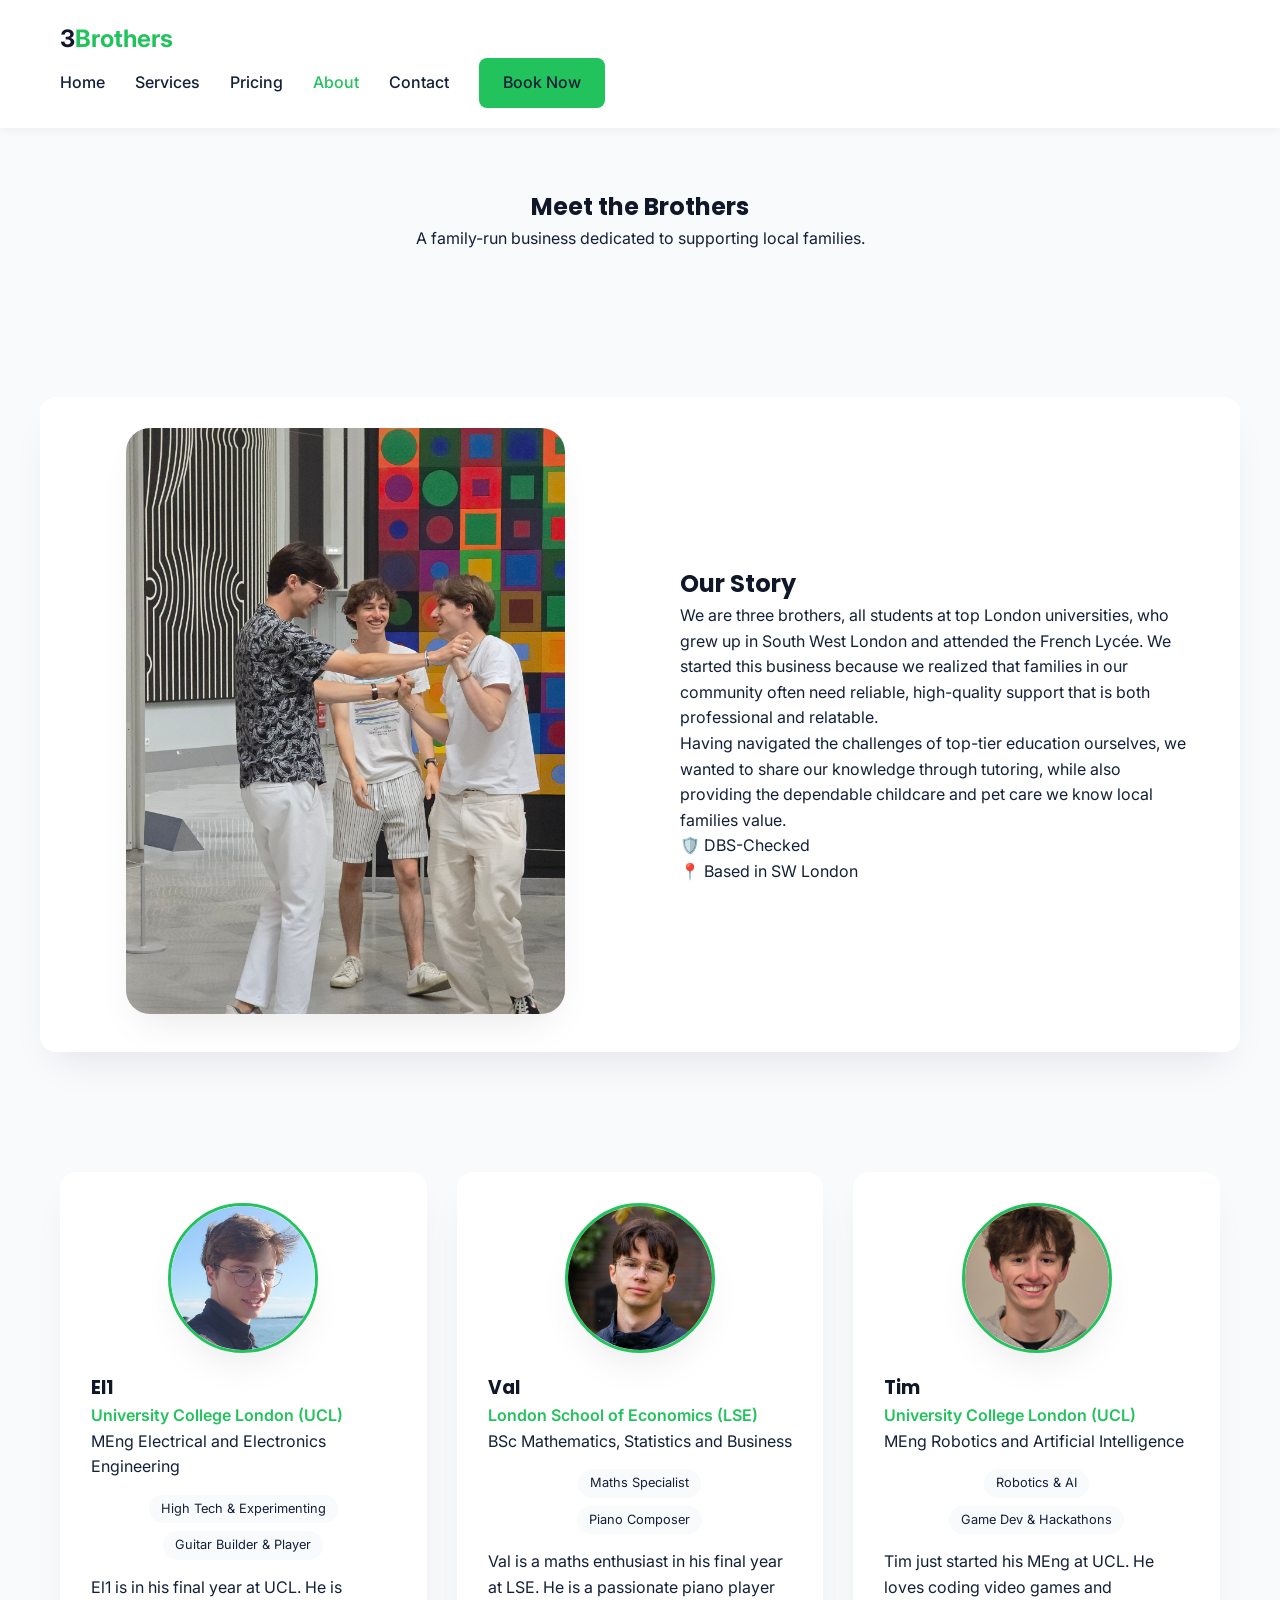
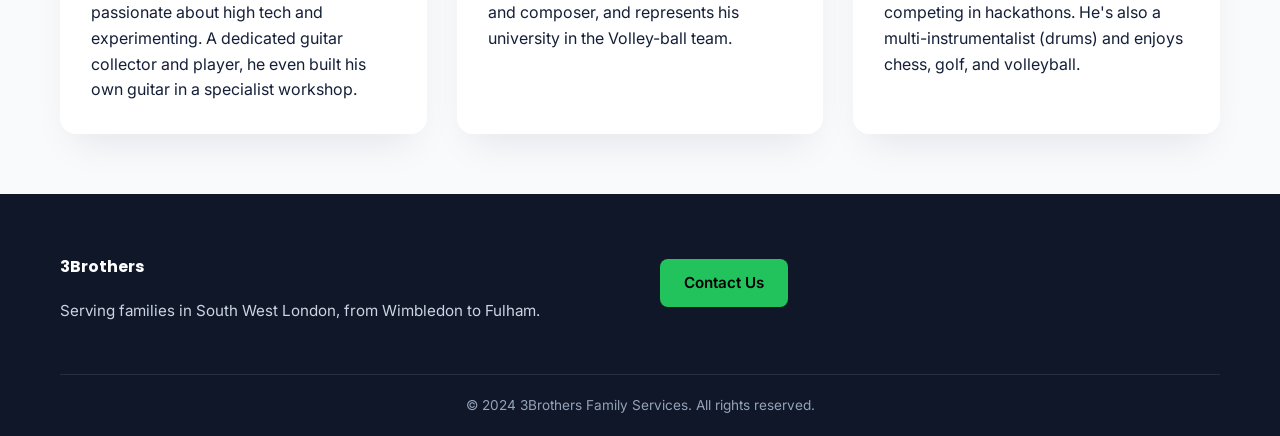
==== commit cd295841: "Add files via upload" ====
--- a/about.html
+++ b/about.html
@@ -130,16 +130,7 @@
                     <p>Serving families in South West London, from Wimbledon to Fulham.</p>
                 </div>
                 <div class="footer-section">
-                    <h4>Contact</h4>
-                    <a href="contact.html">Contact</a>
-                </div>
-                <div class="footer-section">
-                    <h4>Quick Links</h4>
-                    <a href="index.html">Home</a>
-                    <a href="services.html">Services</a>
-                    <a href="pricing.html">Pricing</a>
-                    <a href="about.html">About</a>
-                    <a href="contact.html">Contact</a>
+                    <a href="contact.html" class="btn btn-primary">Contact Us</a>
                 </div>
             </div>
             <div class="footer-bottom">
@@ -152,4 +143,4 @@
     <script src="main.js"></script>
 </body>
 
-</html>
+</html>
--- a/style.css
+++ b/style.css
@@ -269,6 +269,16 @@
     margin-bottom: 10px;
 }
 
+.footer-section a.btn {
+    display: inline-block;
+    color: #000;
+    margin-top: 5px;
+}
+
+.footer-section a.btn:hover {
+    color: #000;
+}
+
 .footer-bottom {
     text-align: center;
     border-top: 1px solid rgba(255, 255, 255, 0.1);
